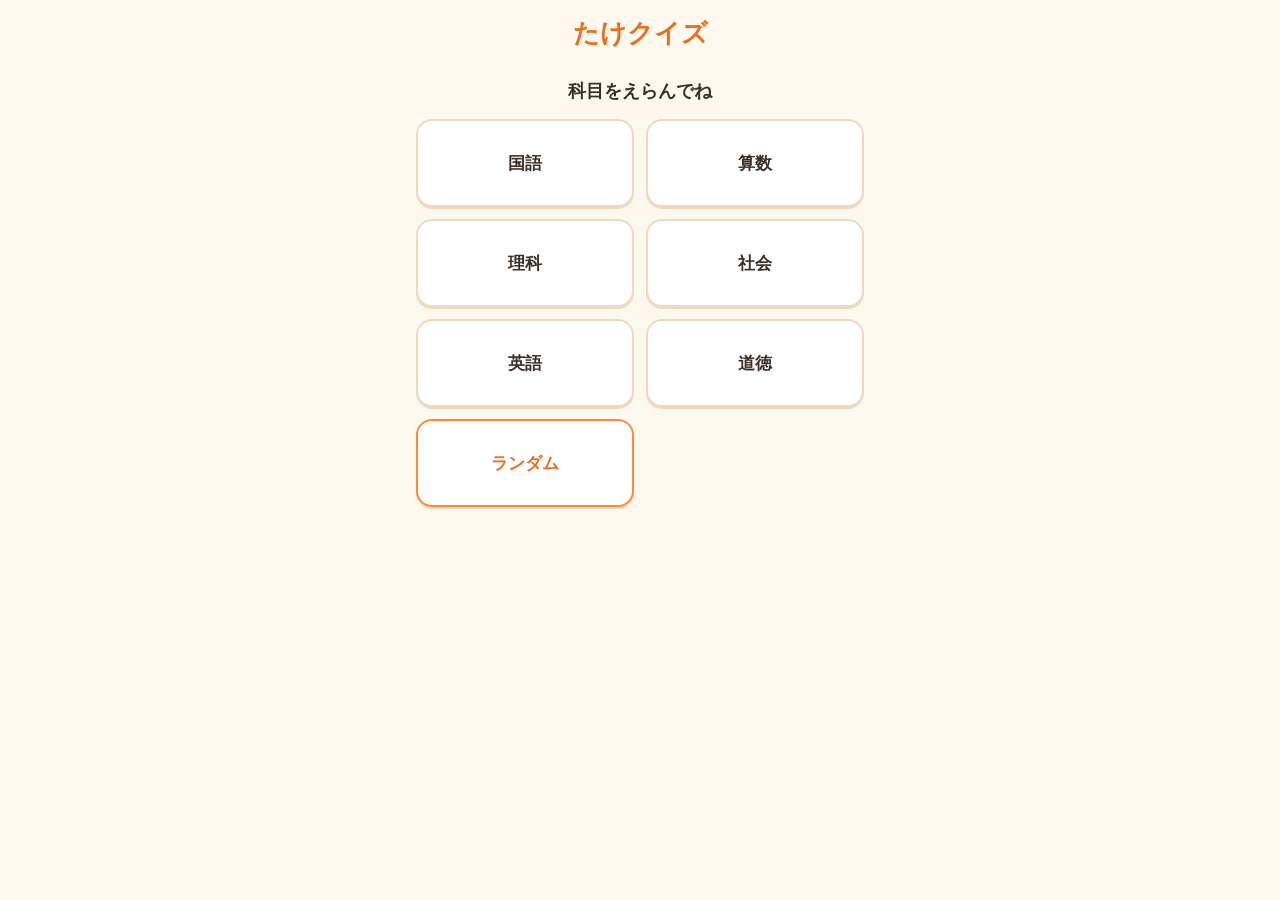
==== takequiz/index.html @ 5bee7412 "Add files via upload" ====
<!DOCTYPE html>
<html lang="ja">
<head>
<meta charset="UTF-8">
<meta name="viewport" content="width=device-width, initial-scale=1.0, maximum-scale=1.0, user-scalable=no">
<title>たけクイズ</title>
<link rel="stylesheet" href="css/style.css">
</head>
<body>
<div id="app">

  <header class="app-header">
    <h1 id="app-title">たけクイズ</h1>
  </header>

  <main id="screen-root">

    <!-- 科目選択画面 -->
    <section id="screen-subjects" class="screen">
      <h2 class="screen-title">科目をえらんでね</h2>
      <div id="subject-list" class="card-list"></div>
    </section>

    <!-- ジャンル選択画面 -->
    <section id="screen-genres" class="screen" hidden>
      <h2 class="screen-title" id="genre-screen-title">ジャンルをえらんでね</h2>
      <div id="genre-list" class="card-list"></div>
      <button class="big-back-btn" data-action="to-subjects">＜ 科目えらびに戻る</button>
    </section>

    <!-- クイズ画面 -->
    <section id="screen-quiz" class="screen" hidden>
      <div class="quiz-meta">
        <span id="quiz-progress"></span>
      </div>
      <p id="quiz-passage" class="quiz-passage" hidden></p>
      <p id="quiz-question" class="quiz-question"></p>
      <div id="quiz-choices" class="choice-list"></div>
      <p id="quiz-feedback" class="quiz-feedback" hidden></p>
      <p id="quiz-explanation" class="quiz-explanation" hidden></p>
      <div class="quiz-primary-actions">
        <button id="btn-reveal" class="nav-btn primary" data-action="reveal">答えを見る</button>
        <button id="btn-next" class="nav-btn primary" data-action="next" hidden>次へ</button>
      </div>
      <button id="btn-back" class="big-back-btn" data-action="prev">戻る</button>
    </section>

    <!-- 結果画面 -->
    <section id="screen-result" class="screen" hidden>
      <h2 class="screen-title">けっか</h2>
      <p id="result-score" class="result-score"></p>
      <p id="result-message" class="result-message"></p>
      <div class="result-actions">
        <button class="nav-btn primary" data-action="retry">もう一度</button>
        <button class="nav-btn" data-action="to-genres">ジャンルを選び直す</button>
        <button class="nav-btn" data-action="to-subjects">トップへ</button>
      </div>
    </section>

  </main>
</div>

<script src="js/storage.js"></script>
<script src="js/quiz-engine.js"></script>
<script src="js/main.js"></script>
</body>
</html>
---- takequiz/css/style.css ----
:root {
  --color-bg: #fff8ee;
  --color-primary: #ff8a3d;
  --color-primary-dark: #e86f1f;
  --color-correct: #4caf82;
  --color-wrong: #e56464;
  --color-text: #3a2e26;
  --color-card-bg: #ffffff;
  --color-border: #f0d9c0;
}

* {
  box-sizing: border-box;
}

html, body {
  margin: 0;
  padding: 0;
  background: var(--color-bg);
  color: var(--color-text);
  font-family: "Hiragino Maru Gothic ProN", "Yu Gothic", "Meiryo", sans-serif;
  -webkit-tap-highlight-color: transparent;
}

#app {
  max-width: 480px;
  margin: 0 auto;
  min-height: 100vh;
  display: flex;
  flex-direction: column;
}

.app-header {
  text-align: center;
  padding: 16px 0 8px;
}

.app-header h1 {
  margin: 0;
  font-size: 1.6rem;
  color: var(--color-primary-dark);
}

#screen-root {
  flex: 1;
  padding: 12px 16px 32px;
}

.screen-title {
  font-size: 1.1rem;
  margin: 8px 0 16px;
  text-align: center;
}

/* カード（科目・ジャンル一覧） */
.card-list {
  display: grid;
  grid-template-columns: repeat(2, 1fr);
  gap: 12px;
}

.card-btn {
  display: flex;
  flex-direction: column;
  align-items: center;
  justify-content: center;
  gap: 4px;
  padding: 20px 8px;
  min-height: 88px;
  background: var(--color-card-bg);
  border: 2px solid var(--color-border);
  border-radius: 16px;
  font-size: 1.05rem;
  font-weight: bold;
  color: var(--color-text);
  cursor: pointer;
  box-shadow: 0 2px 0 var(--color-border);
}

.card-btn:active {
  transform: translateY(2px);
  box-shadow: none;
}

.card-btn .high-score {
  font-size: 0.75rem;
  font-weight: normal;
  color: var(--color-primary-dark);
}

.big-back-btn {
  display: block;
  width: 100%;
  padding: 20px 8px;
  margin-top: 18px;
  font-size: 1.15rem;
  font-weight: bold;
  border-radius: 14px;
  border: 2px solid var(--color-border);
  background: var(--color-card-bg);
  color: var(--color-primary-dark);
  cursor: pointer;
}

.big-back-btn:active {
  transform: translateY(2px);
}

/* クイズ画面 */
.quiz-meta {
  text-align: center;
  font-size: 0.9rem;
  color: var(--color-primary-dark);
  margin-bottom: 12px;
}

.quiz-passage {
  background: var(--color-card-bg);
  border: 2px solid var(--color-border);
  border-radius: 12px;
  padding: 12px;
  line-height: 1.7;
  margin-bottom: 12px;
}

.quiz-question {
  font-size: 1.15rem;
  font-weight: bold;
  line-height: 1.6;
  margin: 0 0 16px;
  white-space: pre-line;
}

.choice-list {
  display: flex;
  flex-direction: column;
  gap: 10px;
  margin-bottom: 16px;
}

.choice-btn {
  padding: 14px 16px;
  font-size: 1rem;
  text-align: left;
  background: var(--color-card-bg);
  border: 2px solid var(--color-border);
  border-radius: 12px;
  color: var(--color-text);
  cursor: pointer;
}

.choice-btn.selected {
  border-color: var(--color-primary);
  background: #fff1e2;
}

.choice-btn.correct {
  border-color: var(--color-correct);
  background: #e9f8f0;
  font-weight: bold;
}

.choice-btn.wrong {
  border-color: var(--color-wrong);
  background: #fdeaea;
}

.choice-btn:disabled {
  cursor: default;
}

.quiz-feedback {
  text-align: center;
  font-size: 1.3rem;
  font-weight: bold;
  margin: 4px 0 12px;
}

.quiz-feedback.correct {
  color: var(--color-correct);
}

.quiz-feedback.wrong {
  color: var(--color-wrong);
}

.card-btn-random {
  border-color: var(--color-primary);
  color: var(--color-primary-dark);
}

.quiz-explanation {
  background: #fff1e2;
  border-left: 4px solid var(--color-primary);
  padding: 10px 12px;
  border-radius: 8px;
  line-height: 1.6;
  margin-bottom: 16px;
  white-space: pre-line;
}

.recall-hint {
  color: #8a7a6d;
  font-style: italic;
  line-height: 1.6;
  margin: 0;
}

.quiz-primary-actions {
  display: flex;
  gap: 10px;
}

.nav-btn {
  flex: 1;
  padding: 14px 8px;
  font-size: 1rem;
  font-weight: bold;
  border-radius: 12px;
  border: 2px solid var(--color-border);
  background: var(--color-card-bg);
  color: var(--color-text);
  cursor: pointer;
}

.nav-btn.primary {
  background: var(--color-primary);
  border-color: var(--color-primary-dark);
  color: #fff;
}

.nav-btn:disabled {
  opacity: 0.4;
  cursor: default;
}

/* 結果画面 */
.result-score {
  text-align: center;
  font-size: 1.8rem;
  font-weight: bold;
  color: var(--color-primary-dark);
  margin: 16px 0 8px;
}

.result-message {
  text-align: center;
  margin-bottom: 24px;
}

.result-actions {
  display: flex;
  flex-direction: column;
  gap: 10px;
}

[hidden] {
  display: none !important;
}
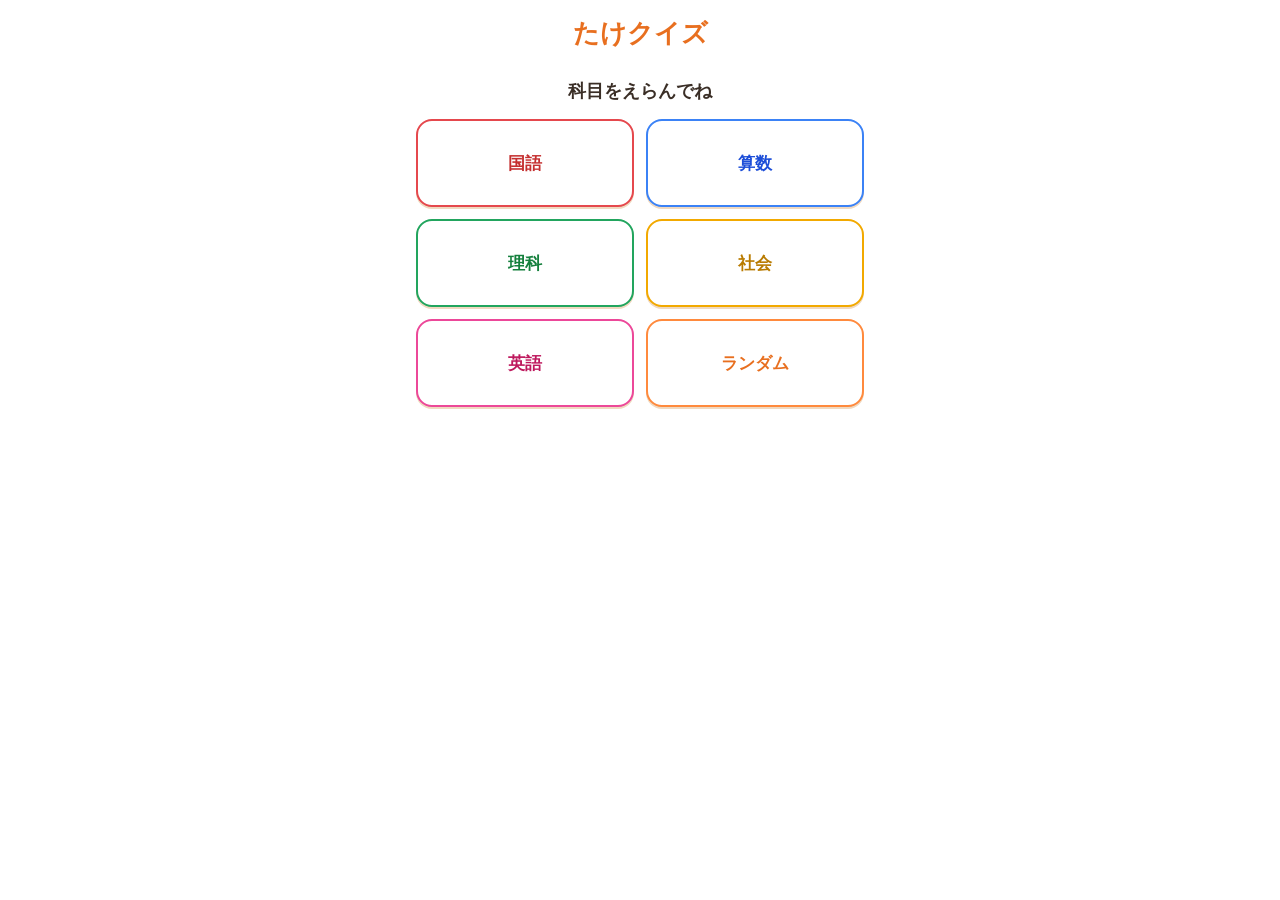
==== commit 9a726be9: "Add files via upload 8/31" ====
--- a/takequiz/index.html
+++ b/takequiz/index.html
@@ -34,15 +34,16 @@
         <span id="quiz-progress"></span>
       </div>
       <p id="quiz-passage" class="quiz-passage" hidden></p>
+      <img id="quiz-image" class="quiz-image" alt="" hidden>
       <p id="quiz-question" class="quiz-question"></p>
       <div id="quiz-choices" class="choice-list"></div>
-      <p id="quiz-feedback" class="quiz-feedback" hidden></p>
+      <p id="quiz-feedback" class="quiz-feedback"></p>
       <p id="quiz-explanation" class="quiz-explanation" hidden></p>
       <div class="quiz-primary-actions">
         <button id="btn-reveal" class="nav-btn primary" data-action="reveal">答えを見る</button>
         <button id="btn-next" class="nav-btn primary" data-action="next" hidden>次へ</button>
       </div>
-      <button id="btn-back" class="big-back-btn" data-action="prev">戻る</button>
+      <button id="btn-back" class="quiz-back-btn" data-action="prev">戻る</button>
     </section>
 
     <!-- 結果画面 -->
--- a/takequiz/css/style.css
+++ b/takequiz/css/style.css
@@ -1,5 +1,5 @@
 :root {
-  --color-bg: #fff8ee;
+  --color-bg: #ffffff;
   --color-primary: #ff8a3d;
   --color-primary-dark: #e86f1f;
   --color-correct: #4caf82;
@@ -7,6 +7,48 @@
   --color-text: #3a2e26;
   --color-card-bg: #ffffff;
   --color-border: #f0d9c0;
+  --color-tint: #fff1e2;
+}
+
+/* 科目ごとのテーマカラー（body に data-theme をつけて切り替える） */
+body[data-theme="kokugo"] {
+  --color-bg: #fdeeee;
+  --color-primary: #e5484d;
+  --color-primary-dark: #c53030;
+  --color-border: #f8d3d3;
+  --color-tint: #fdecec;
+}
+
+body[data-theme="sansu"] {
+  --color-bg: #eaf2fe;
+  --color-primary: #3b82f6;
+  --color-primary-dark: #1d4ed8;
+  --color-border: #cfe0fb;
+  --color-tint: #e8f1fe;
+}
+
+body[data-theme="rika"] {
+  --color-bg: #eaf7ee;
+  --color-primary: #22a55e;
+  --color-primary-dark: #15803d;
+  --color-border: #c8ecd6;
+  --color-tint: #e8f8ee;
+}
+
+body[data-theme="shakai"] {
+  --color-bg: #fff8e6;
+  --color-primary: #f2a900;
+  --color-primary-dark: #b97b00;
+  --color-border: #fbe6ad;
+  --color-tint: #fff6df;
+}
+
+body[data-theme="eigo"] {
+  --color-bg: #fdeef5;
+  --color-primary: #ec4899;
+  --color-primary-dark: #be185d;
+  --color-border: #f8d0e4;
+  --color-tint: #fdeaf2;
 }
 
 * {
@@ -28,6 +70,8 @@
   min-height: 100vh;
   display: flex;
   flex-direction: column;
+  background: var(--color-bg);
+  transition: background-color 0.2s ease;
 }
 
 .app-header {
@@ -72,7 +116,7 @@
   border-radius: 16px;
   font-size: 1.05rem;
   font-weight: bold;
-  color: var(--color-text);
+  color: var(--color-primary-dark);
   cursor: pointer;
   box-shadow: 0 2px 0 var(--color-border);
 }
@@ -87,6 +131,13 @@
   font-weight: normal;
   color: var(--color-primary-dark);
 }
+
+/* 科目選択カードは常にそれぞれの色で表示する（背景は白のまま） */
+.card-btn--kokugo { border-color: #e5484d; color: #c53030; }
+.card-btn--sansu { border-color: #3b82f6; color: #1d4ed8; }
+.card-btn--rika { border-color: #22a55e; color: #15803d; }
+.card-btn--shakai { border-color: #f2a900; color: #b97b00; }
+.card-btn--eigo { border-color: #ec4899; color: #be185d; }
 
 .big-back-btn {
   display: block;
@@ -106,6 +157,24 @@
   transform: translateY(2px);
 }
 
+.quiz-back-btn {
+  display: block;
+  width: 100%;
+  padding: 10px 8px;
+  margin-top: 10px;
+  font-size: 0.9rem;
+  font-weight: bold;
+  border-radius: 10px;
+  border: 2px solid var(--color-border);
+  background: var(--color-card-bg);
+  color: var(--color-text);
+  cursor: pointer;
+}
+
+.quiz-back-btn:active {
+  transform: translateY(2px);
+}
+
 /* クイズ画面 */
 .quiz-meta {
   text-align: center;
@@ -123,24 +192,36 @@
   margin-bottom: 12px;
 }
 
+.quiz-image {
+  display: block;
+  max-width: 100%;
+  max-height: 160px;
+  margin: 0 auto 12px;
+  padding: 8px 28px;
+  border: 2px solid var(--color-border);
+  border-radius: 8px;
+  object-fit: contain;
+  background: #fff;
+}
+
 .quiz-question {
   font-size: 1.15rem;
   font-weight: bold;
   line-height: 1.6;
-  margin: 0 0 16px;
+  margin: 0 0 12px;
   white-space: pre-line;
 }
 
 .choice-list {
   display: flex;
   flex-direction: column;
-  gap: 10px;
-  margin-bottom: 16px;
+  gap: 8px;
+  margin-bottom: 12px;
 }
 
 .choice-btn {
   padding: 14px 16px;
-  font-size: 1rem;
+  font-size: 1.15rem;
   text-align: left;
   background: var(--color-card-bg);
   border: 2px solid var(--color-border);
@@ -151,7 +232,7 @@
 
 .choice-btn.selected {
   border-color: var(--color-primary);
-  background: #fff1e2;
+  background: var(--color-tint);
 }
 
 .choice-btn.correct {
@@ -170,10 +251,27 @@
 }
 
 .quiz-feedback {
-  text-align: center;
-  font-size: 1.3rem;
-  font-weight: bold;
-  margin: 4px 0 12px;
+  position: fixed;
+  top: 14px;
+  left: 50%;
+  z-index: 20;
+  margin: 0;
+  padding: 10px 28px;
+  border-radius: 999px;
+  background: var(--color-card-bg);
+  box-shadow: 0 4px 14px rgba(0, 0, 0, 0.2);
+  text-align: center;
+  font-size: 1.2rem;
+  font-weight: bold;
+  opacity: 0;
+  pointer-events: none;
+  transform: translate(-50%, -10px);
+  transition: opacity 0.25s ease, transform 0.25s ease;
+}
+
+.quiz-feedback.show {
+  opacity: 1;
+  transform: translate(-50%, 0);
 }
 
 .quiz-feedback.correct {
@@ -190,12 +288,13 @@
 }
 
 .quiz-explanation {
-  background: #fff1e2;
+  background: var(--color-card-bg);
+  border: 2px solid var(--color-border);
   border-left: 4px solid var(--color-primary);
   padding: 10px 12px;
   border-radius: 8px;
   line-height: 1.6;
-  margin-bottom: 16px;
+  margin-bottom: 10px;
   white-space: pre-line;
 }
 
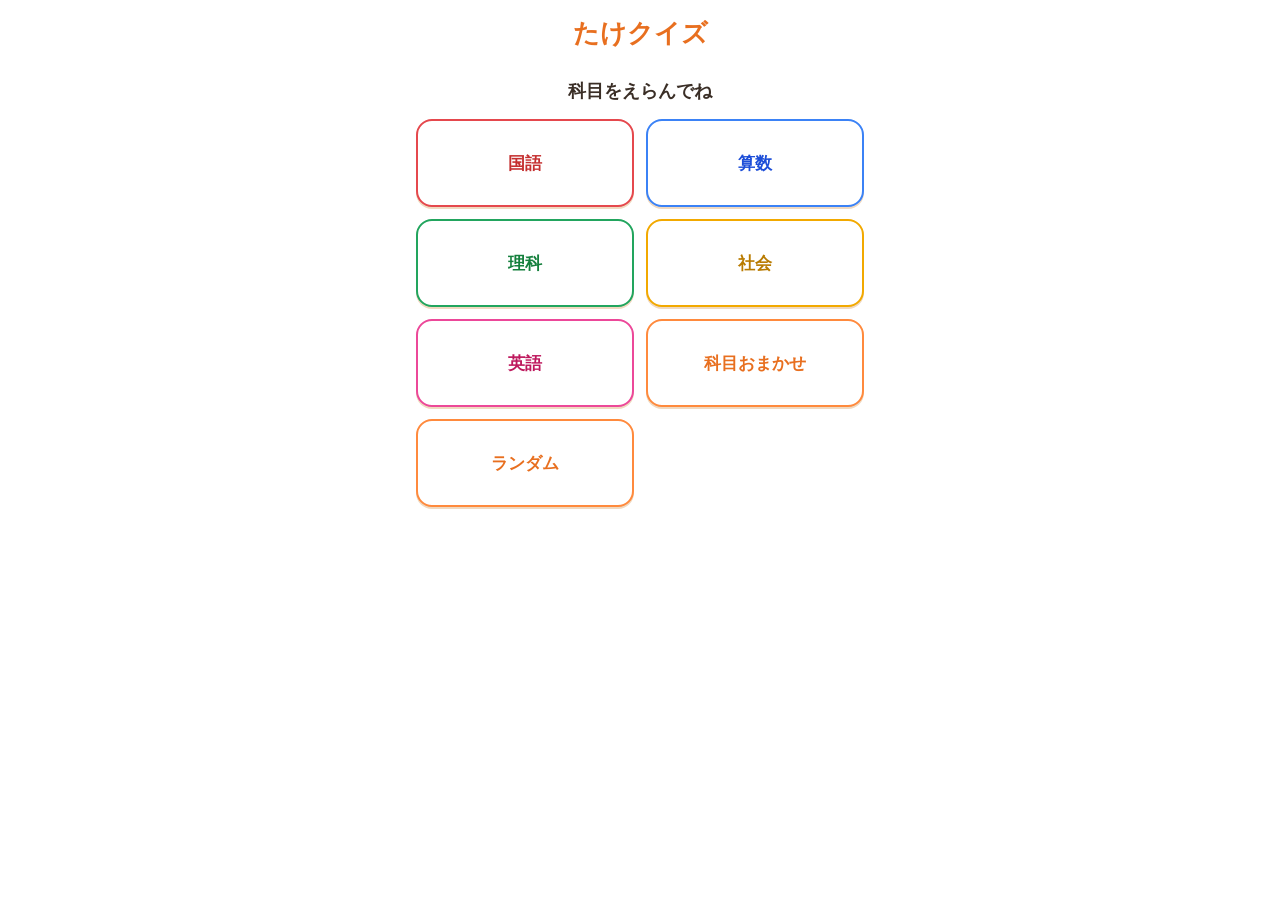
==== commit 1f365875: "Add files via upload 9/5　効果音など" ====
--- a/takequiz/index.html
+++ b/takequiz/index.html
@@ -24,6 +24,11 @@
     <!-- ジャンル選択画面 -->
     <section id="screen-genres" class="screen" hidden>
       <h2 class="screen-title" id="genre-screen-title">ジャンルをえらんでね</h2>
+      <div id="count-selector" class="count-selector">
+        <button class="count-btn" data-count="3">3問</button>
+        <button class="count-btn selected" data-count="5">5問</button>
+        <button class="count-btn" data-count="10">10問</button>
+      </div>
       <div id="genre-list" class="card-list"></div>
       <button class="big-back-btn" data-action="to-subjects">＜ 科目えらびに戻る</button>
     </section>
@@ -35,6 +40,7 @@
       </div>
       <p id="quiz-passage" class="quiz-passage" hidden></p>
       <img id="quiz-image" class="quiz-image" alt="" hidden>
+      <p id="quiz-symbol" class="quiz-symbol" hidden></p>
       <p id="quiz-question" class="quiz-question"></p>
       <div id="quiz-choices" class="choice-list"></div>
       <p id="quiz-feedback" class="quiz-feedback"></p>
@@ -48,8 +54,10 @@
 
     <!-- 結果画面 -->
     <section id="screen-result" class="screen" hidden>
+      <div id="confetti-layer" class="confetti-layer" aria-hidden="true"></div>
       <h2 class="screen-title">けっか</h2>
       <p id="result-score" class="result-score"></p>
+      <p id="result-time" class="result-time"></p>
       <p id="result-message" class="result-message"></p>
       <div class="result-actions">
         <button class="nav-btn primary" data-action="retry">もう一度</button>
@@ -63,6 +71,7 @@
 
 <script src="js/storage.js"></script>
 <script src="js/quiz-engine.js"></script>
+<script src="js/sound.js"></script>
 <script src="js/main.js"></script>
 </body>
 </html>
--- a/takequiz/css/style.css
+++ b/takequiz/css/style.css
@@ -132,6 +132,13 @@
   color: var(--color-primary-dark);
 }
 
+.card-btn .best-times {
+  font-size: 0.7rem;
+  font-weight: normal;
+  color: var(--color-text);
+  opacity: 0.75;
+}
+
 /* 科目選択カードは常にそれぞれの色で表示する（背景は白のまま） */
 .card-btn--kokugo { border-color: #e5484d; color: #c53030; }
 .card-btn--sansu { border-color: #3b82f6; color: #1d4ed8; }
@@ -202,6 +209,21 @@
   border-radius: 8px;
   object-fit: contain;
   background: #fff;
+}
+
+.quiz-symbol {
+  display: block;
+  width: fit-content;
+  max-width: 100%;
+  margin: 0 auto 12px;
+  padding: 8px 32px;
+  border: 2px solid var(--color-border);
+  border-radius: 8px;
+  background: #fff;
+  text-align: center;
+  font-size: 3.2rem;
+  font-weight: bold;
+  color: var(--color-primary-dark);
 }
 
 .quiz-question {
@@ -287,6 +309,62 @@
   color: var(--color-primary-dark);
 }
 
+/* 出題数セレクター（3・5・10問） */
+.count-selector {
+  display: flex;
+  justify-content: center;
+  gap: 8px;
+  margin-bottom: 16px;
+}
+
+.count-btn {
+  padding: 8px 18px;
+  font-size: 0.95rem;
+  font-weight: bold;
+  border: 2px solid var(--color-border);
+  border-radius: 999px;
+  background: var(--color-card-bg);
+  color: var(--color-text);
+  cursor: pointer;
+}
+
+.count-btn.selected {
+  border-color: var(--color-primary);
+  background: var(--color-tint);
+  color: var(--color-primary-dark);
+}
+
+/* 満点のときの紙吹雪演出 */
+.confetti-layer {
+  position: fixed;
+  inset: 0;
+  overflow: hidden;
+  pointer-events: none;
+  z-index: 30;
+}
+
+.confetti-piece {
+  position: absolute;
+  top: -16px;
+  width: 8px;
+  height: 14px;
+  opacity: 0.9;
+  animation-name: confetti-fall;
+  animation-timing-function: ease-in;
+  animation-fill-mode: forwards;
+}
+
+@keyframes confetti-fall {
+  0% {
+    transform: translateY(0) rotate(0deg);
+    opacity: 1;
+  }
+  100% {
+    transform: translateY(115vh) rotate(540deg);
+    opacity: 0.9;
+  }
+}
+
 .quiz-explanation {
   background: var(--color-card-bg);
   border: 2px solid var(--color-border);
@@ -342,6 +420,13 @@
   margin: 16px 0 8px;
 }
 
+.result-time {
+  text-align: center;
+  font-size: 0.95rem;
+  color: var(--color-text);
+  margin: 0 0 8px;
+}
+
 .result-message {
   text-align: center;
   margin-bottom: 24px;
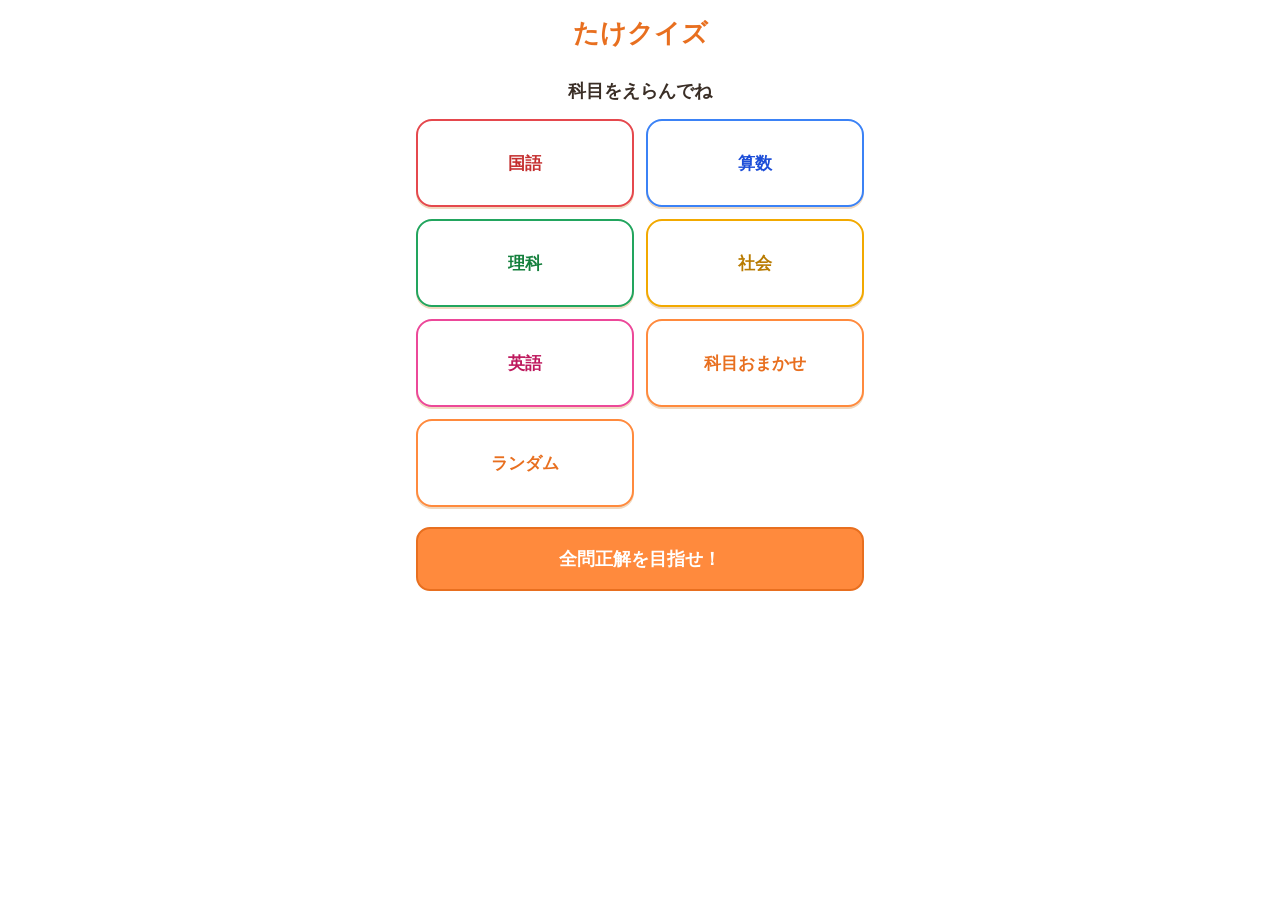
==== commit a43eb7f6: "Add files via upload" ====
--- a/takequiz/index.html
+++ b/takequiz/index.html
@@ -19,6 +19,7 @@
     <section id="screen-subjects" class="screen">
       <h2 class="screen-title">科目をえらんでね</h2>
       <div id="subject-list" class="card-list"></div>
+      <button id="btn-perfect-top" class="perfect-cta-btn">全問正解を目指せ！</button>
     </section>
 
     <!-- ジャンル選択画面 -->
@@ -28,6 +29,7 @@
         <button class="count-btn" data-count="3">3問</button>
         <button class="count-btn selected" data-count="5">5問</button>
         <button class="count-btn" data-count="10">10問</button>
+        <button class="count-btn" data-count="random">おまかせ</button>
       </div>
       <div id="genre-list" class="card-list"></div>
       <button class="big-back-btn" data-action="to-subjects">＜ 科目えらびに戻る</button>
@@ -50,6 +52,19 @@
         <button id="btn-next" class="nav-btn primary" data-action="next" hidden>次へ</button>
       </div>
       <button id="btn-back" class="quiz-back-btn" data-action="prev">戻る</button>
+    </section>
+
+    <!-- 全問正解を目指せ画面 -->
+    <section id="screen-perfect" class="screen" hidden>
+      <h2 class="screen-title">全問正解を目指せTOP</h2>
+      <p id="perfect-remaining" class="perfect-remaining"></p>
+      <div id="perfect-list" class="perfect-list"></div>
+      <div id="perfect-complete" class="perfect-complete" hidden>
+        <div id="perfect-confetti-layer" class="confetti-layer" aria-hidden="true"></div>
+        <p class="perfect-complete-message">🎉 パーフェクト！</p>
+        <button id="btn-perfect-retry" class="nav-btn primary">もう一回やる</button>
+      </div>
+      <button class="big-back-btn" data-action="to-subjects">＜ トップへ戻る</button>
     </section>
 
     <!-- 結果画面 -->
--- a/takequiz/css/style.css
+++ b/takequiz/css/style.css
@@ -164,11 +164,100 @@
   transform: translateY(2px);
 }
 
+/* 全問正解を目指せ！CTAボタン */
+.perfect-cta-btn {
+  display: block;
+  width: 100%;
+  padding: 18px 8px;
+  margin-top: 20px;
+  font-size: 1.1rem;
+  font-weight: bold;
+  border-radius: 14px;
+  border: 2px solid var(--color-primary-dark);
+  background: var(--color-primary);
+  color: #fff;
+  cursor: pointer;
+}
+
+.perfect-cta-btn:active {
+  transform: translateY(2px);
+}
+
+/* 全問正解を目指せTOP画面 */
+.perfect-remaining {
+  text-align: center;
+  font-size: 0.9rem;
+  color: var(--color-primary-dark);
+  margin: 0 0 12px;
+}
+
+.perfect-list {
+  display: flex;
+  flex-direction: column;
+  gap: 8px;
+  margin-bottom: 16px;
+}
+
+.perfect-item-btn {
+  display: flex;
+  flex-direction: column;
+  align-items: flex-start;
+  gap: 4px;
+  width: 100%;
+  padding: 12px 14px;
+  background: var(--color-card-bg);
+  border: 2px solid var(--color-border);
+  border-radius: 12px;
+  text-align: left;
+  cursor: pointer;
+}
+
+.perfect-item-btn:active {
+  transform: translateY(2px);
+}
+
+.perfect-item-tag {
+  font-size: 0.7rem;
+  font-weight: bold;
+  color: var(--color-primary-dark);
+  opacity: 0.85;
+}
+
+.perfect-item-wrong-badge {
+  align-self: flex-start;
+  padding: 2px 8px;
+  font-size: 0.7rem;
+  font-weight: bold;
+  color: var(--color-wrong);
+  background: rgba(229, 100, 100, 0.12);
+  border: 1px solid var(--color-wrong);
+  border-radius: 999px;
+}
+
+.perfect-item-question {
+  font-size: 0.95rem;
+  color: var(--color-text);
+  line-height: 1.4;
+}
+
+.perfect-complete {
+  position: relative;
+  text-align: center;
+  padding: 32px 0;
+}
+
+.perfect-complete-message {
+  font-size: 1.6rem;
+  font-weight: bold;
+  color: var(--color-primary-dark);
+  margin-bottom: 20px;
+}
+
 .quiz-back-btn {
   display: block;
   width: 100%;
   padding: 10px 8px;
-  margin-top: 10px;
+  margin-top: 32px;
   font-size: 0.9rem;
   font-weight: bold;
   border-radius: 10px;
@@ -312,6 +401,7 @@
 /* 出題数セレクター（3・5・10問） */
 .count-selector {
   display: flex;
+  flex-wrap: wrap;
   justify-content: center;
   gap: 8px;
   margin-bottom: 16px;
@@ -390,7 +480,7 @@
 
 .nav-btn {
   flex: 1;
-  padding: 14px 8px;
+  padding: 22px 8px;
   font-size: 1rem;
   font-weight: bold;
   border-radius: 12px;
